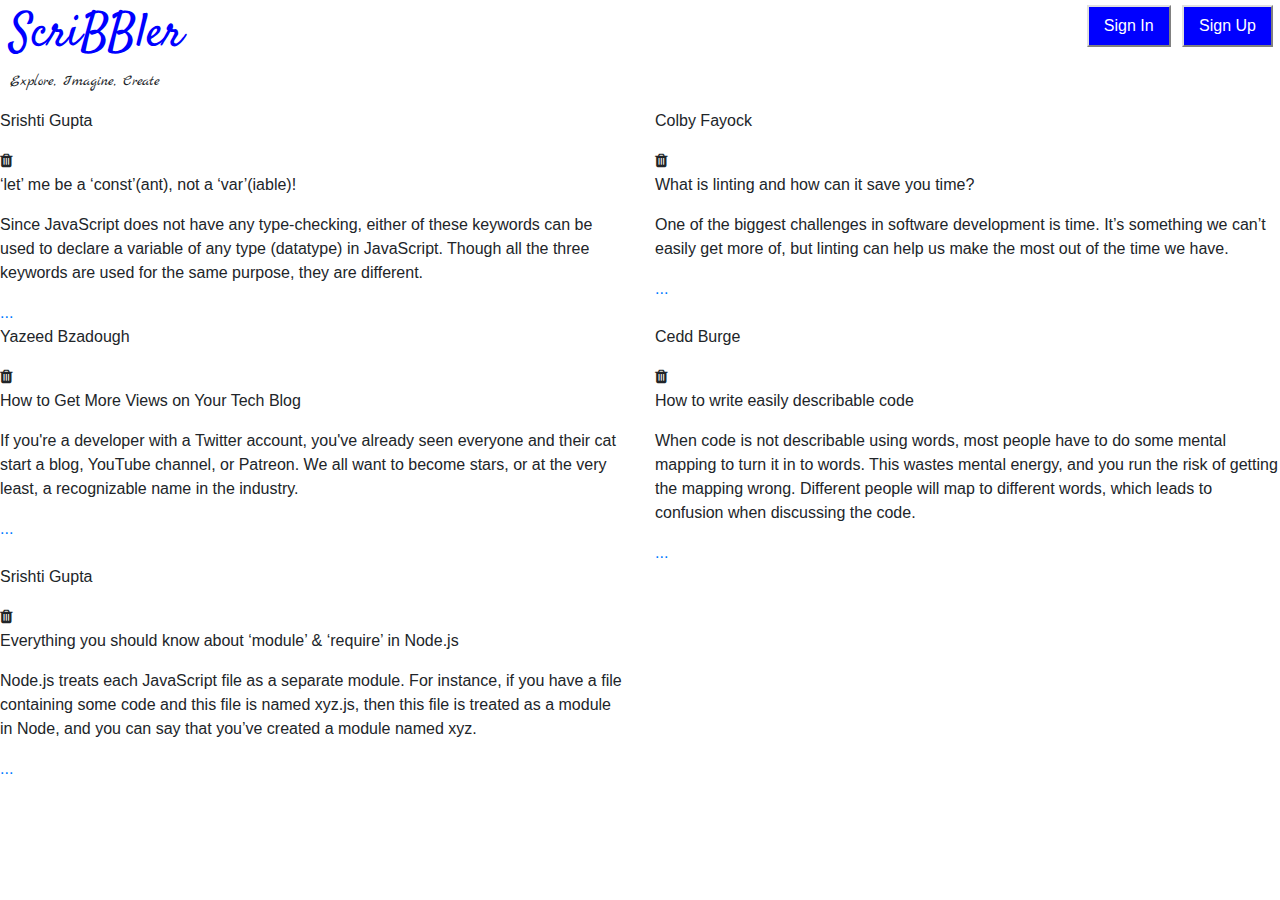
==== html/bloglist.html @ 5ee43531 "added and completed file bloglist.html" ====
<!DOCTYPE html>
<html lang="en">

<head>
    <!-- Required meta tags -->
    <meta charset="UTF-8">
    <meta name="viewport" content="width=device-width, initial-scale=1.0">
    <title>SCRIBBLER</title>

    <!-- CSS files included here -->
    <link rel="stylesheet" href="../styles/header.css">
    <link rel="stylesheet" href="../styles/bloglist.css">

    <!-- Included Font Awesome file here -->
    <link rel="stylesheet" href="https://cdnjs.cloudflare.com/ajax/libs/font-awesome/4.7.0/css/font-awesome.min.css">

    <!-- Bootstrap CDN included here -->
    <link rel="stylesheet" href="https://maxcdn.bootstrapcdn.com/bootstrap/4.0.0/css/bootstrap.min.css"
        integrity="sha384-Gn5384xqQ1aoWXA+058RXPxPg6fy4IWvTNh0E263XmFcJlSAwiGgFAW/dAiS6JXm" crossorigin="anonymous">

    <!-- Included Google Fonts file here -->
    <link href="https://fonts.googleapis.com/css2?family=Marck+Script&family=Satisfy&display=swap" rel="stylesheet">
    <link href="https://fonts.googleapis.com/css2?family=Roboto+Condensed&family=Yanone+Kaffeesatz&display=swap"
        rel="stylesheet">
</head>

<body>
    <!-- ==============HEADER part starts here============= -->
    <header>
        <div class="header">
            <span class="buttons">
                <input class="topButtons" onclick="openModal('signInModal',0)" type="button" value="Sign In">
                <input class="topButtons" onclick="openModal('signUpModal',1)" type="button" value="Sign Up">
            </span>
            <a id="pageTitle" class="logo-title">ScriBBler</a>
            <p class="middleText">Explore, Imagine, Create</p>
        </div>
    </header>


    <!-- ==============MODAL part starts here============= -->
    <div class="header">

        <!-- ====Sign In Modal======= -->

        <div id="signInModal" class="modals">
            <!-- Modal content -->
            <div class="modalContent">
                <span class="closed">&times;</span>
                <div class="modalHeader">
                    <h2>Welcome Back!</h2>
                </div>
                <div class="modalBody">
                    <form autocomplete="off">
                        <div class="form-group">
                            <label for="username">Username</label>
                            <input type="text" class="formControl" id="username" placeholder="Enter Username" required>
                        </div>
                        <div class="form-group">
                            <label for="password1">Password</label>
                            <input type="password" class="formControl" id="password1" placeholder="Enter Password"
                                required>
                        </div>
                        <input type="submit" class="greenButton" value="Sign In">
                    </form>
                </div>
                <div class="modalFooter">
                    <h6>Not a member? <a href="#" id="signup">Sign Up</a></h6>
                </div>
            </div>
        </div>

        <!-- ====Sign Up Modal======= -->

        <div id="signUpModal" class="modals" style="padding-top: 70px;">
            <!-- Modal content -->
            <div class="modalContent">
                <span class="closed">&times;</span>
                <div class="modalHeader">
                    <h2>Get Started</h2>
                </div>
                <div class="modalBody">
                    <form autocomplete="off">
                        <div class="form-group">
                            <label for="name">Full Name</label>
                            <input type="text" class="formControl" id="name" placeholder="Enter Full Name" required>
                        </div>
                        <div class="form-group">
                            <label for="username">Username</label>
                            <input type="text" class="formControl" id="username" placeholder="Enter Username" required>
                        </div>
                        <div class="form-group">
                            <label for="password1">Password</label>
                            <input type="password" class="formControl" id="password1" placeholder="Enter Password"
                                required>
                        </div>
                        <div class="form-group">
                            <label for="password2">Confirm Password</label>
                            <input type="password" class="formControl" id="password2" placeholder="Confirm Password"
                                required>
                        </div>
                        <input type="submit" class="greenButton" value="Sign Up">
                    </form>
                </div>
            </div>
        </div>


    </div>



    <div class="row post-content">

        <!-- post 1 starts here -->
        <div class="col-lg-6 col-md-6 col-12">
            <div class="blogPost">
            <div class="username">
                <p>Srishti Gupta</p>
            </div>

            <div class="blog-content">

                <div class="blogTitle">
                    <span onclick="deletemodal()">
                        <!--Include Font Awesome icon for delete icon here -->
                        <i class="fa fa-trash"></i>
                    </span>
                    <p class="blogHeading">‘let’ me be a ‘const’(ant), not a ‘var’(iable)!</p>
                </div>
                <p class="blogText">Since JavaScript does not have any type-checking, either of these keywords can be
                    used to declare a variable of any type (datatype) in JavaScript. Though all the three keywords are
                    used for the same purpose, they are different.</p>
                <span class="postList">
                    <!-- Include Font Awesome icon for horizontal ellipsis icon here -->
                    <a href="../html/postslist.html">...</a>
                </span>
            </div>
        </div>
        </div>
        <!-- post 1 ends here -->

        <!-- post 2 starts here -->
        <div class="col-lg-6 col-md-6 col-12">
            <div class="blogPost">
            <div class="username">
                <p>Colby Fayock</p>
            </div>

            <div class="blog-content">
                <div class="blogTitle">
                    <span onclick="deletemodal()">
                        <!--Include Font Awesome icon for delete icon here -->
                        <i class="fa fa-trash"></i>
                    </span>
                    <p class="blogHeading">What is linting and how can it save you time?</p>
                </div>
                <p class="blogText">One of the biggest challenges in software development is time. It’s something we
                    can’t easily get more of, but linting can help us make the most out of the time we have.</p>
                <span class="postList">
                    <!-- Include Font Awesome icon for horizontal ellipsis icon here -->
                    <a href="../html/postslist.html">...</a>
                </span>
            </div>
        </div>
        </div>
    </div>
    <!-- post 2 ends here -->
    <div class="row post-content">
        <!-- post 3 starts here -->
        <div class="col-lg-6 col-md-6 col-12">
            <div class="blogPost">
            <div class="username">
                <p>Yazeed Bzadough</p>
            </div>

            <div class="blog-content">
                <div class="blogTitle">
                    <span onclick="deletemodal()">
                        <!--Include Font Awesome icon for delete icon here -->
                        <i class="fa fa-trash"></i>
                    </span>
                    <p class="blogHeading">How to Get More Views on Your Tech Blog</p>
                </div>
                <p class="blogText">If you're a developer with a Twitter account, you've already seen everyone and
                    their cat start a blog, YouTube channel, or Patreon. We all want to become stars, or at the very
                    least, a recognizable name in the industry.</p>
                <span class="postList">
                    <!-- Include Font Awesome icon for horizontal ellipsis icon here -->
                    <a href="../html/postslist.html">...</a>
                </span>
            </div>
        </div>
        </div>
        <!-- post 3 ends here -->

        <!-- post 4 starts here -->
        <div class="col-lg-6 col-md-6 col-12">
            <div class="blogPost">
                <div class="username">
                <p>Cedd Burge</p>
            </div>

            <div class="blog-content">
                <div class="blogTitle">
                    <span onclick="deletemodal()">
                        <!--Include Font Awesome icon for delete icon here -->
                        <i class="fa fa-trash"></i>
                    </span>
                    <p class="blogHeading">How to write easily describable code</p>

                </div>
                <p class="blogText">When code is not describable using words, most people have to do some mental
                    mapping to turn it in to words. This wastes mental energy, and you run the risk of getting the
                    mapping wrong. Different people will map to different words, which
                    leads to confusion when discussing the code.</p>
                <span class="postList">
                    <!-- Include Font Awesome icon for horizontal ellipsis icon here -->
                    <a href="../html/postslist.html">...</a>
                </span>
            </div>
        </div>
        </div>
    </div>
    <!-- post 4 ends here -->
    <div class="row post-content">
        <!-- post 5 starts here -->
        <div class="col-lg-6 col-md-6 col-12">
            <div class="blogPost">
            <div class="username">
                <p>Srishti Gupta</p>
            </div>

            <div class="blog-content">
                <div class="blogTitle">
                    <span onclick="deletemodal()">
                        <!--Include Font Awesome icon for delete icon here -->
                        <i class="fa fa-trash"></i>
                    </span>
                    <p class="blogHeading">Everything you should know about ‘module’ & ‘require’ in Node.js</p>

                </div>
                <p class="blogText">Node.js treats each JavaScript file as a separate module. For instance, if you
                    have a file containing some code and this file is named xyz.js, then this file is treated as a
                    module in Node, and you can say that you’ve created a module
                    named xyz.</p>
                <span class="postList">
                    <!-- Include Font Awesome icon for horizontal ellipsis icon here -->
                   <a href="../html/postslist.html">...</a>
                </span>
            </div>
        </div>
    </div>
    </div>
    <!-- post 5 ends here -->


    <div id="deleteModal" class="modals" style="padding-top: 220px;">
        <!-- Modal content -->
        <div class="modalContent">
            <div class="modalBody">
                <h5>Are you sure you want to delete this post?</h5>
                <input type="button" class="yesDelete" value="Yes">
                <input type="button" id="nodelete" class="yesDelete" style="background-color: green; float:right;" value="No">
            </div>
        </div>
    </div>




    <!-- jQuery first, then Popper.js, then Bootstrap JS -->
    <script src="https://code.jquery.com/jquery-3.2.1.slim.min.js"
        integrity="sha384-KJ3o2DKtIkvYIK3UENzmM7KCkRr/rE9/Qpg6aAZGJwFDMVNA/GpGFF93hXpG5KkN"
        crossorigin="anonymous"></script>
    <script src="https://cdnjs.cloudflare.com/ajax/libs/popper.js/1.12.9/umd/popper.min.js"
        integrity="sha384-ApNbgh9B+Y1QKtv3Rn7W3mgPxhU9K/ScQsAP7hUibX39j7fakFPskvXusvfa0b4Q"
        crossorigin="anonymous"></script>
    <script src="https://maxcdn.bootstrapcdn.com/bootstrap/4.0.0/js/bootstrap.min.js"
        integrity="sha384-JZR6Spejh4U02d8jOt6vLEHfe/JQGiRRSQQxSfFWpi1MquVdAyjUar5+76PVCmYl"
        crossorigin="anonymous"></script>

    <!-- All JS files included here -->
    <script src="../scripts/header.js"></script>
    <script src="../scripts/bloglist.js"></script>
</body>

</html>
---- styles/header.css ----
.buttons{
    float: right;
}
.topButtons{
    color:white;
    font-size: 16px;
    border: 2px solid grey;
    border-left: 2px solid rgb(224, 224, 224);
    border-top: 2px solid rgb(224, 224, 224);
    background-color: blue;
    margin: 5px 7px 5px 0;
    padding: 7px 15px;
}
.topButtons:hover{
    background-color: #d6a811;
    color: black;
    cursor: pointer;
}
.logo-title{
    font-family: 'Satisfy', cursive;
    font-size: 47px;
    color: blue !important;
    margin-left: 10px;
}
.middleText{
    font-family: 'Marck Script', cursive;
    margin-left: 10px;
    font-size: 15px;
}

/* Modal styling starts here */

.modals {
    display: none; /* Hidden by default */
    position: fixed; /* Stay in place */
    z-index: 1; /* Sit on top */
    padding-top: 100px; /* Location of the box */
    left: 0;
    top: 0;
    width: 100%; /* Full width */
    height: 100%; /* Full height */
    overflow: auto; /* Enable scroll if needed */
    background-color: rgb(0,0,0); /* Fallback color */
    background-color: rgba(0,0,0,0.4); /* Black w/ opacity */
  }
  
  /* Modal Content starts */
  .modalContent {
    font-family: 'Roboto Condensed', sans-serif;
    position: relative;
    background-color: #fefefe;
    margin: auto;
    border: 1px solid #888;
    width: 30%;
    box-shadow: 0 4px 8px 0 rgba(0,0,0,0.2),0 6px 20px 0 rgba(0,0,0,0.19);
    -webkit-animation-name: animatetop;
    -webkit-animation-duration: 0.4s;
    animation-name: animatetop;
    animation-duration: 0.4s
  }
  
  /* Add Animation */
  @-webkit-keyframes animatetop {
    from {top:-300px; opacity:0} 
    to {top:0; opacity:1}
  }
  
  @keyframes animatetop {
    from {top:-300px; opacity:0}
    to {top:0; opacity:1}
  }
  
  /* The Close Button */
  .closed {
    padding: 0 15px;
    float: right;
    color: grey;
    font-size: 40px;
    font-weight: bold;
  }
  
  .closed:hover,
  .closed:focus {
    color: #000;
    text-decoration: none;
    cursor: pointer;
  }
  
  .modalHeader {
    font-family: 'Yanone Kaffeesatz', sans-serif;
    padding: 8px 16px;
    margin:  15px 20px;
    text-align: center;
    color: black;
    border-bottom: 2px solid rgb(160, 160, 160);
  }
  
  .modalBody {
    padding: 2px 16px;
    margin: 4px;
}
  
  .modalFooter {
    padding: 10px 16px;
    margin-bottom: 5px;
    color: black;
    text-align: center;
  }
  .modalFooter h6{
    font-weight: bolder;
  }
  .modalBody label{
    font-weight: 600;
  }
  .formControl{
    display: block;
    border: none;
    width: 100%;
    padding: .375rem .75rem;
    font-size: 1rem;
    line-height: 1.5;
    color: #495057;
    background-color:#e9e9e9;
  }
  .greenButton{
      width: 100%;
      color: white;
      background-color: green;
      border: none;
      padding: 8px;
      margin: 15px 0;
  }
  .greenButton:hover{
      opacity: 0.8;
      cursor: pointer;
  }
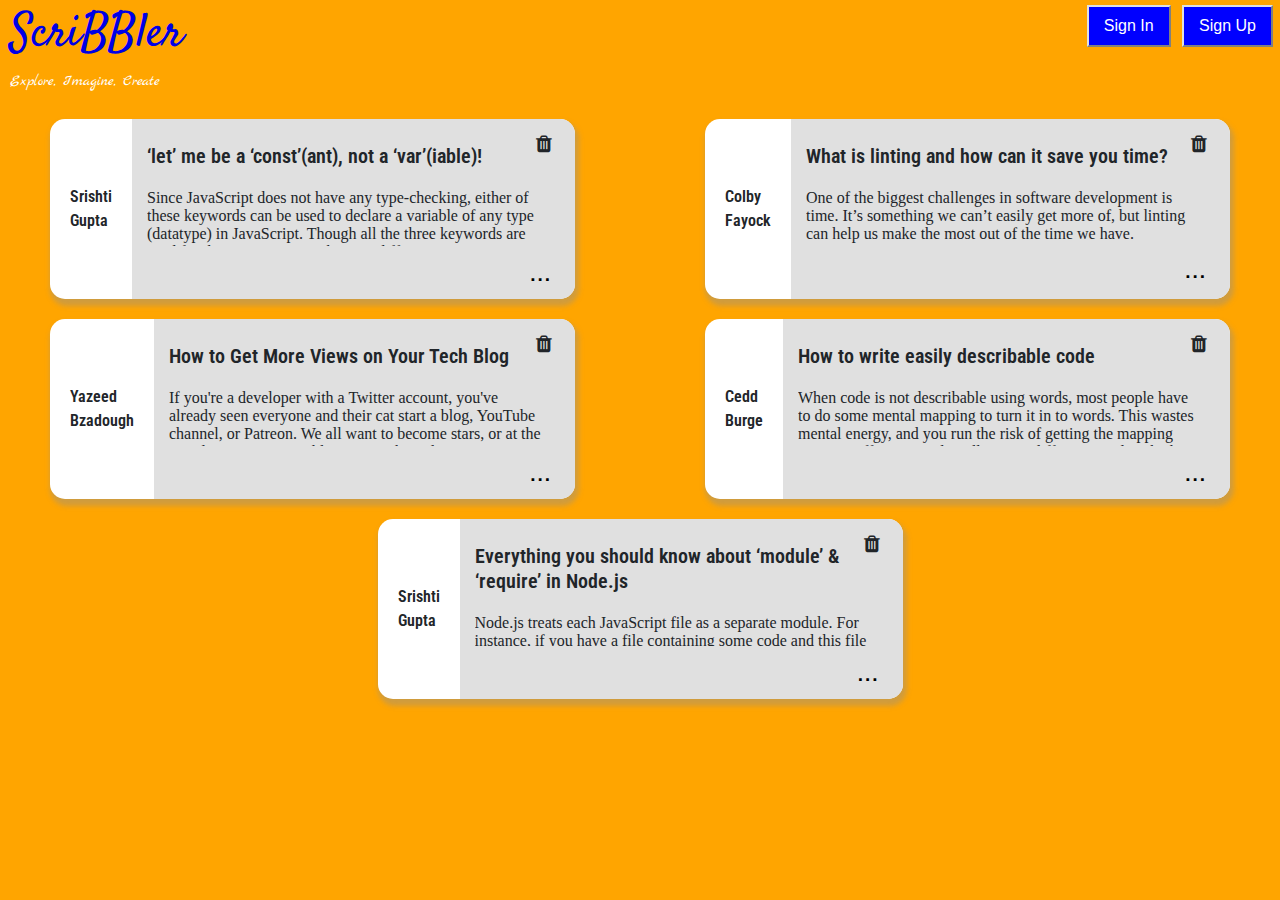
==== commit 2a5e879c: "added the postFunction in bloglist.html to send the data to post.html" ====
--- a/html/bloglist.html
+++ b/html/bloglist.html
@@ -53,12 +53,12 @@
                 <div class="modalBody">
                     <form autocomplete="off">
                         <div class="form-group">
-                            <label for="username">Username</label>
-                            <input type="text" class="formControl" id="username" placeholder="Enter Username" required>
-                        </div>
-                        <div class="form-group">
-                            <label for="password1">Password</label>
-                            <input type="password" class="formControl" id="password1" placeholder="Enter Password"
+                            <label for="username1">Username</label>
+                            <input type="text" class="formControl" id="username1" placeholder="Enter Username" required>
+                        </div>
+                        <div class="form-group">
+                            <label for="password">Password</label>
+                            <input type="password" class="formControl" id="password" placeholder="Enter Password"
                                 required>
                         </div>
                         <input type="submit" class="greenButton" value="Sign In">
@@ -86,8 +86,8 @@
                             <input type="text" class="formControl" id="name" placeholder="Enter Full Name" required>
                         </div>
                         <div class="form-group">
-                            <label for="username">Username</label>
-                            <input type="text" class="formControl" id="username" placeholder="Enter Username" required>
+                            <label for="username2">Username</label>
+                            <input type="text" class="formControl" id="username2" placeholder="Enter Username" required>
                         </div>
                         <div class="form-group">
                             <label for="password1">Password</label>
@@ -115,54 +115,56 @@
         <!-- post 1 starts here -->
         <div class="col-lg-6 col-md-6 col-12">
             <div class="blogPost">
-            <div class="username">
-                <p>Srishti Gupta</p>
-            </div>
-
-            <div class="blog-content">
-
-                <div class="blogTitle">
-                    <span onclick="deletemodal()">
-                        <!--Include Font Awesome icon for delete icon here -->
-                        <i class="fa fa-trash"></i>
-                    </span>
-                    <p class="blogHeading">‘let’ me be a ‘const’(ant), not a ‘var’(iable)!</p>
-                </div>
-                <p class="blogText">Since JavaScript does not have any type-checking, either of these keywords can be
-                    used to declare a variable of any type (datatype) in JavaScript. Though all the three keywords are
-                    used for the same purpose, they are different.</p>
-                <span class="postList">
-                    <!-- Include Font Awesome icon for horizontal ellipsis icon here -->
-                    <a href="../html/postslist.html">...</a>
-                </span>
-            </div>
-        </div>
+                <div class="username">
+                    <p>Srishti Gupta</p>
+                </div>
+
+                <div class="blog-content">
+
+                    <div class="blogTitle">
+                        <span onclick="deletemodal()">
+                            <!--Include Font Awesome icon for delete icon here -->
+                            <i class="fa fa-trash"></i>
+                        </span>
+                        <p class="blogHeading">‘let’ me be a ‘const’(ant), not a ‘var’(iable)!</p>
+                    </div>
+                    <p class="blogText">Since JavaScript does not have any type-checking, either of these keywords can
+                        be
+                        used to declare a variable of any type (datatype) in JavaScript. Though all the three keywords
+                        are
+                        used for the same purpose, they are different.</p>
+                    <span class="postList">
+                        <!-- Include Font Awesome icon for horizontal ellipsis icon here -->
+                        <a class="postView" href="../html/post.html" onclick="postFunction(0)">...</a>
+                    </span>
+                </div>
+            </div>
         </div>
         <!-- post 1 ends here -->
 
         <!-- post 2 starts here -->
         <div class="col-lg-6 col-md-6 col-12">
             <div class="blogPost">
-            <div class="username">
-                <p>Colby Fayock</p>
-            </div>
-
-            <div class="blog-content">
-                <div class="blogTitle">
-                    <span onclick="deletemodal()">
-                        <!--Include Font Awesome icon for delete icon here -->
-                        <i class="fa fa-trash"></i>
-                    </span>
-                    <p class="blogHeading">What is linting and how can it save you time?</p>
-                </div>
-                <p class="blogText">One of the biggest challenges in software development is time. It’s something we
-                    can’t easily get more of, but linting can help us make the most out of the time we have.</p>
-                <span class="postList">
-                    <!-- Include Font Awesome icon for horizontal ellipsis icon here -->
-                    <a href="../html/postslist.html">...</a>
-                </span>
-            </div>
-        </div>
+                <div class="username">
+                    <p>Colby Fayock</p>
+                </div>
+
+                <div class="blog-content">
+                    <div class="blogTitle">
+                        <span onclick="deletemodal()">
+                            <!--Include Font Awesome icon for delete icon here -->
+                            <i class="fa fa-trash"></i>
+                        </span>
+                        <p class="blogHeading">What is linting and how can it save you time?</p>
+                    </div>
+                    <p class="blogText">One of the biggest challenges in software development is time. It’s something we
+                        can’t easily get more of, but linting can help us make the most out of the time we have.</p>
+                    <span class="postList">
+                        <!-- Include Font Awesome icon for horizontal ellipsis icon here -->
+                        <a class="postView" href="../html/post.html" onclick="postFunction(1)">...</a>
+                    </span>
+                </div>
+            </div>
         </div>
     </div>
     <!-- post 2 ends here -->
@@ -170,27 +172,27 @@
         <!-- post 3 starts here -->
         <div class="col-lg-6 col-md-6 col-12">
             <div class="blogPost">
-            <div class="username">
-                <p>Yazeed Bzadough</p>
-            </div>
-
-            <div class="blog-content">
-                <div class="blogTitle">
-                    <span onclick="deletemodal()">
-                        <!--Include Font Awesome icon for delete icon here -->
-                        <i class="fa fa-trash"></i>
-                    </span>
-                    <p class="blogHeading">How to Get More Views on Your Tech Blog</p>
-                </div>
-                <p class="blogText">If you're a developer with a Twitter account, you've already seen everyone and
-                    their cat start a blog, YouTube channel, or Patreon. We all want to become stars, or at the very
-                    least, a recognizable name in the industry.</p>
-                <span class="postList">
-                    <!-- Include Font Awesome icon for horizontal ellipsis icon here -->
-                    <a href="../html/postslist.html">...</a>
-                </span>
-            </div>
-        </div>
+                <div class="username">
+                    <p>Yazeed Bzadough</p>
+                </div>
+
+                <div class="blog-content">
+                    <div class="blogTitle">
+                        <span onclick="deletemodal()">
+                            <!--Include Font Awesome icon for delete icon here -->
+                            <i class="fa fa-trash"></i>
+                        </span>
+                        <p class="blogHeading">How to Get More Views on Your Tech Blog</p>
+                    </div>
+                    <p class="blogText">If you're a developer with a Twitter account, you've already seen everyone and
+                        their cat start a blog, YouTube channel, or Patreon. We all want to become stars, or at the very
+                        least, a recognizable name in the industry.</p>
+                    <span class="postList">
+                        <!-- Include Font Awesome icon for horizontal ellipsis icon here -->
+                        <a class="postView" href="../html/post.html" onclick="postFunction(2)">...</a>
+                    </span>
+                </div>
+            </div>
         </div>
         <!-- post 3 ends here -->
 
@@ -198,28 +200,28 @@
         <div class="col-lg-6 col-md-6 col-12">
             <div class="blogPost">
                 <div class="username">
-                <p>Cedd Burge</p>
-            </div>
-
-            <div class="blog-content">
-                <div class="blogTitle">
-                    <span onclick="deletemodal()">
-                        <!--Include Font Awesome icon for delete icon here -->
-                        <i class="fa fa-trash"></i>
-                    </span>
-                    <p class="blogHeading">How to write easily describable code</p>
-
-                </div>
-                <p class="blogText">When code is not describable using words, most people have to do some mental
-                    mapping to turn it in to words. This wastes mental energy, and you run the risk of getting the
-                    mapping wrong. Different people will map to different words, which
-                    leads to confusion when discussing the code.</p>
-                <span class="postList">
-                    <!-- Include Font Awesome icon for horizontal ellipsis icon here -->
-                    <a href="../html/postslist.html">...</a>
-                </span>
-            </div>
-        </div>
+                    <p>Cedd Burge</p>
+                </div>
+
+                <div class="blog-content">
+                    <div class="blogTitle">
+                        <span onclick="deletemodal()">
+                            <!--Include Font Awesome icon for delete icon here -->
+                            <i class="fa fa-trash"></i>
+                        </span>
+                        <p class="blogHeading">How to write easily describable code</p>
+
+                    </div>
+                    <p class="blogText">When code is not describable using words, most people have to do some mental
+                        mapping to turn it in to words. This wastes mental energy, and you run the risk of getting the
+                        mapping wrong. Different people will map to different words, which
+                        leads to confusion when discussing the code.</p>
+                    <span class="postList">
+                        <!-- Include Font Awesome icon for horizontal ellipsis icon here -->
+                        <a class="postView" href="../html/post.html" onclick="postFunction(3)">...</a>
+                    </span>
+                </div>
+            </div>
         </div>
     </div>
     <!-- post 4 ends here -->
@@ -227,30 +229,30 @@
         <!-- post 5 starts here -->
         <div class="col-lg-6 col-md-6 col-12">
             <div class="blogPost">
-            <div class="username">
-                <p>Srishti Gupta</p>
-            </div>
-
-            <div class="blog-content">
-                <div class="blogTitle">
-                    <span onclick="deletemodal()">
-                        <!--Include Font Awesome icon for delete icon here -->
-                        <i class="fa fa-trash"></i>
-                    </span>
-                    <p class="blogHeading">Everything you should know about ‘module’ & ‘require’ in Node.js</p>
-
-                </div>
-                <p class="blogText">Node.js treats each JavaScript file as a separate module. For instance, if you
-                    have a file containing some code and this file is named xyz.js, then this file is treated as a
-                    module in Node, and you can say that you’ve created a module
-                    named xyz.</p>
-                <span class="postList">
-                    <!-- Include Font Awesome icon for horizontal ellipsis icon here -->
-                   <a href="../html/postslist.html">...</a>
-                </span>
-            </div>
-        </div>
-    </div>
+                <div class="username">
+                    <p>Srishti Gupta</p>
+                </div>
+
+                <div class="blog-content">
+                    <div class="blogTitle">
+                        <span onclick="deletemodal()">
+                            <!--Include Font Awesome icon for delete icon here -->
+                            <i class="fa fa-trash"></i>
+                        </span>
+                        <p class="blogHeading">Everything you should know about ‘module’ & ‘require’ in Node.js</p>
+
+                    </div>
+                    <p class="blogText">Node.js treats each JavaScript file as a separate module. For instance, if you
+                        have a file containing some code and this file is named xyz.js, then this file is treated as a
+                        module in Node, and you can say that you’ve created a module
+                        named xyz.</p>
+                    <span class="postList">
+                        <!-- Include Font Awesome icon for horizontal ellipsis icon here -->
+                        <a class="postView" href="../html/post.html" onclick="postFunction(4)">...</a>
+                    </span>
+                </div>
+            </div>
+        </div>
     </div>
     <!-- post 5 ends here -->
 
@@ -261,7 +263,8 @@
             <div class="modalBody">
                 <h5>Are you sure you want to delete this post?</h5>
                 <input type="button" class="yesDelete" value="Yes">
-                <input type="button" id="nodelete" class="yesDelete" style="background-color: green; float:right;" value="No">
+                <input type="button" id="nodelete" class="yesDelete" style="background-color: green; float:right;"
+                    value="No">
             </div>
         </div>
     </div>
--- a/styles/header.css
+++ b/styles/header.css
@@ -81,7 +81,7 @@
   
   .closed:hover,
   .closed:focus {
-    color: #000;
+    color: red;
     text-decoration: none;
     cursor: pointer;
   }
--- a/styles/bloglist.css
+++ b/styles/bloglist.css
@@ -0,0 +1,101 @@
+*{
+    margin: 0;
+    padding: 0;
+}
+body{
+    background: orange !important;
+    overflow-x: hidden;
+}
+.logo-title{
+    color: rgb(0, 0, 230) !important;
+}
+.middleText{
+   color: white;
+}
+.post-content{
+    flex-wrap: wrap;
+    justify-content: center;
+}
+.post-content .blogPost{
+    background-color: white;
+    height: 180px;
+    display: flex;
+    border-radius: 15px;
+    margin: 10px 50px;
+    padding: 0;
+    box-shadow: 2px 5px 5px 2px rgba(145, 145, 145, 0.425);
+}
+.blog-content{
+    display: flex;
+    flex-direction: column;
+    padding: 5px 15px;
+    background-color: rgb(224, 224, 224);
+    border-radius: 15px;
+    border-top-left-radius: 0;
+    border-bottom-left-radius: 0;
+}
+.blogText{
+overflow: hidden;
+font-size: 16px;
+padding-right: 15px;
+margin-bottom: 8px;
+line-height: initial;
+font-family: 'Times New Roman', Times, serif;
+}
+.username{
+    display: flex;
+    align-items: center;
+    justify-content: center;
+    padding: 0 20px;
+}
+.username p{
+    margin-bottom: 0;
+    font-family: 'Roboto Condensed', sans-serif;
+    font-weight: 600;
+}
+.blogHeading{
+    font-family: 'Roboto Condensed', sans-serif;
+    margin: 20px 0 20px 0;
+    font-size: 20px;
+    font-weight: 600;
+    line-height: 25px;
+}
+.blog-content span{
+    text-align: right;
+    margin: 5px 8px;
+    font-size: 20px;
+    cursor: pointer;
+}
+.postList a{
+    text-decoration: none;
+    color: black;
+    font-weight: bolder;
+    letter-spacing: 2px;
+    font-size: 19px;
+}
+.postList a:hover{
+    text-decoration: none;
+    color: black;
+}
+.blogTitle span{
+    float: right;
+}
+
+.modalBody h5{
+    margin-top: 30px;
+    font-size: 18.5px;
+    font-weight: 600;
+    text-align: center;
+}
+.yesDelete{
+    color: white;
+    width: 37%;
+    background-color: red;
+    border: none;
+    padding: 8px 35px;
+    margin: 18px 6px;
+}
+.yesDelete:hover{
+    opacity: 0.8;
+    cursor: pointer;
+}